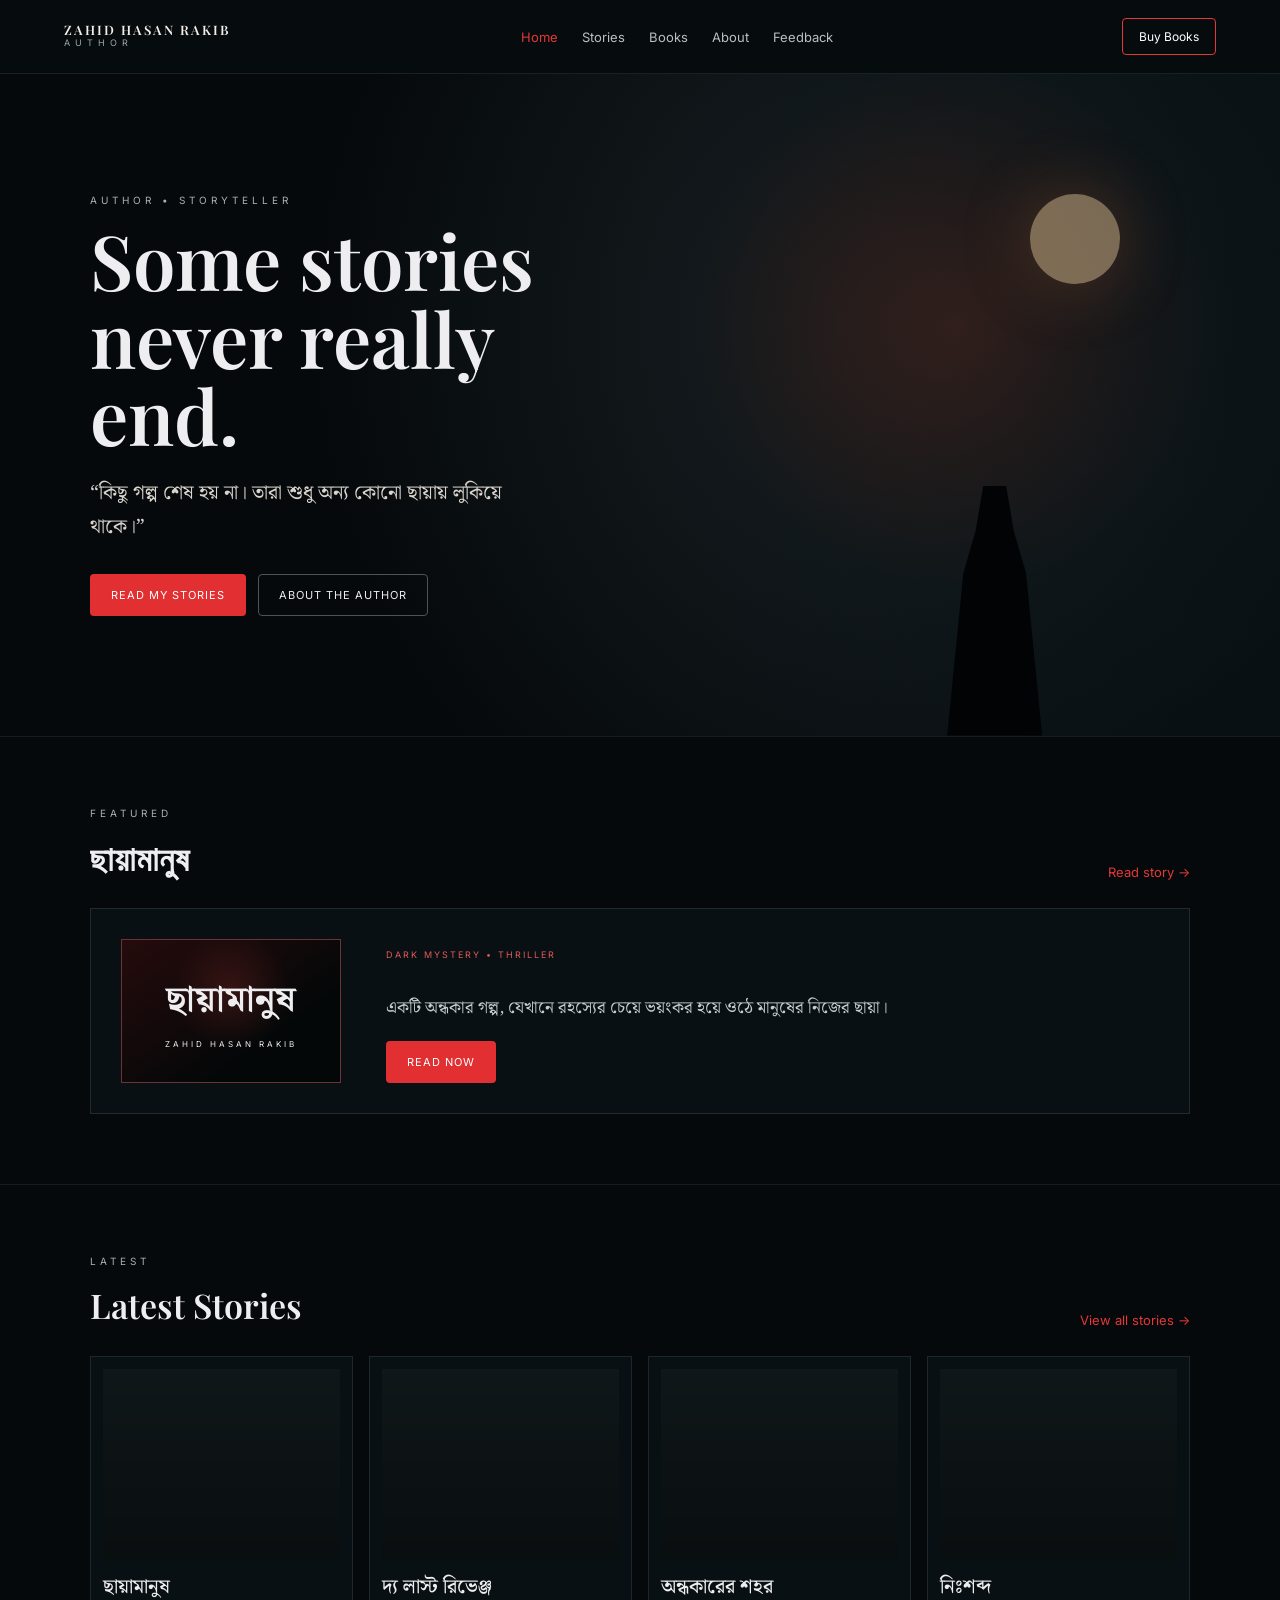
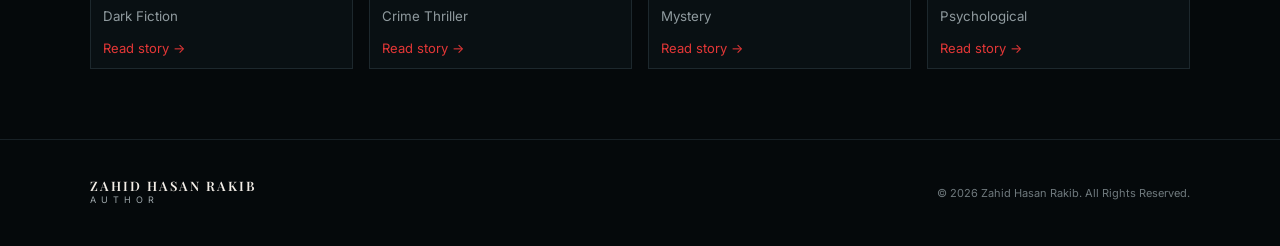
==== index.html @ 1987d9da "Add files via upload" ====
<!doctype html>
<html lang="bn">
<head>
<meta charset="utf-8">
<meta name="viewport" content="width=device-width, initial-scale=1">
<title>Zahid Hasan Rakib — Author</title>
<style>@import url('https://fonts.googleapis.com/css2?family=Noto+Serif+Bengali:wght@400;500;600;700&family=Playfair+Display:wght@500;600;700&family=Inter:wght@400;500;600&display=swap');
*{box-sizing:border-box}html{scroll-behavior:smooth}body{margin:0;background:#05090b;color:#eeeef0;font-family:Inter,Arial,sans-serif}body.large .prose{font-size:22px}.nav{height:74px;padding:0 5vw;display:flex;align-items:center;justify-content:space-between;border-bottom:1px solid #182126;background:#060b0d;position:sticky;top:0;z-index:5}.brand{color:#f3eee7;text-decoration:none;display:flex;flex-direction:column;letter-spacing:2px}.brand span{font:600 13px/1.1 'Playfair Display',serif}.brand small{font:9px/1.4 Inter;letter-spacing:5px;color:#9da6aa}nav{display:flex;gap:24px}nav a,.textlink,.card a,.back{color:#b8c0c3;text-decoration:none;font-size:13px}nav a.active,nav a:hover,.card a,.textlink{color:#e43737}.navbtn{border:1px solid #e43737;padding:10px 16px;border-radius:4px;color:#fff;text-decoration:none;font-size:12px}.hero{min-height:650px;display:grid;grid-template-columns:1fr 1fr;position:relative;overflow:hidden;background:radial-gradient(circle at 75% 38%,#42251e 0,#13191c 25%,#05090b 62%)}.hero-copy{padding:120px 7vw;position:relative;z-index:2}.eyebrow{font-size:10px;letter-spacing:4px;color:#a9b1b3;margin-bottom:15px}.hero h1,.pagehero h1{font:600 clamp(44px,6vw,76px)/1.02 'Playfair Display',serif;margin:0 0 22px}.quote{font:400 20px/1.7 'Noto Serif Bengali',serif;color:#d9d4cd;max-width:520px}.actions{display:flex;gap:12px;margin-top:30px}.btn{display:inline-block;padding:13px 20px;border-radius:4px;text-decoration:none;font-size:11px;letter-spacing:1px;border:1px solid transparent;cursor:pointer}.btn.red{background:#e12f32;color:#fff}.btn.ghost{border-color:#4a5559;color:#eee}.hero-art{position:relative;background:linear-gradient(90deg,transparent,#07101599),url('assets/hero.svg') center/cover;min-height:650px}.moon{position:absolute;width:90px;height:90px;border-radius:50%;background:#d5b58a88;top:120px;right:25%;box-shadow:0 0 70px #b7683a55}.silhouette{position:absolute;width:95px;height:250px;background:#020304;bottom:0;left:48%;clip-path:polygon(38% 0,62% 0,70% 18%,83% 35%,100% 100%,0 100%,17% 35%,30% 18%)}.section{padding:70px 7vw;border-top:1px solid #131c20}.section-head{display:flex;justify-content:space-between;align-items:end;margin-bottom:28px}.section h2{font:600 34px 'Playfair Display',serif;margin:0}.feature-card{display:grid;grid-template-columns:220px 1fr;gap:45px;padding:30px;border:1px solid #202a2f;background:#091013}.feature-card p,.book-detail p,.author p{font:400 17px/1.9 'Noto Serif Bengali',serif;color:#c6cccd;max-width:700px}.tag{display:inline-block;color:#e35a5a;font-size:9px;letter-spacing:2px;margin:10px 0 15px}.grid{display:grid;grid-template-columns:repeat(4,1fr);gap:16px}.card{border:1px solid #1d282d;background:#091013;padding:12px}.card h3{font:500 20px 'Noto Serif Bengali',serif;margin:12px 0 2px}.card small{color:#8f9a9e}.card p{color:#aeb7b9;font:14px/1.6 'Noto Serif Bengali',serif}.card a{display:block;margin-top:15px}.thumb{height:190px;background:#172226 center/cover}.t1{background-image:linear-gradient(#0005,#0009),url('assets/story1.svg')}.t2{background-image:linear-gradient(#0005,#0009),url('assets/story2.svg')}.t3{background-image:linear-gradient(#0005,#0009),url('assets/story3.svg')}.t4{background-image:linear-gradient(#0005,#0009),url('assets/story4.svg')}.pagehero{padding:90px 7vw 70px;background:linear-gradient(90deg,#080e11dd,#080e1166),url('assets/hero.svg') center/cover;border-bottom:1px solid #182126}.pagehero h1{font-size:60px;margin-bottom:10px}.pagehero p{color:#aeb7b9}.filters{display:flex;gap:8px;flex-wrap:wrap;margin-bottom:30px}.filter{background:#0a1114;color:#aeb7b9;border:1px solid #29343a;padding:9px 14px;border-radius:20px}.filter.active{border-color:#e43737;color:#fff}.reading{max-width:1120px;margin:auto}.story-top{padding:65px 5vw 45px;display:flex;justify-content:space-between;border-bottom:1px solid #172126}.story-top h1{font:600 54px 'Noto Serif Bengali',serif;margin:20px 0 0}.by{color:#899398}.cover{background:linear-gradient(145deg,#260b0c,#030708 70%);border:1px solid #6b3334;position:relative;overflow:hidden;display:flex;flex-direction:column;justify-content:center;align-items:center;text-align:center}.cover:after{content:'';position:absolute;inset:0;background:radial-gradient(circle at 50% 35%,#9b322b44,transparent 42%)}.cover-title{font:700 36px 'Noto Serif Bengali',serif;z-index:1}.cover-sub{font-size:8px;letter-spacing:3px;margin-top:10px;z-index:1}.mini-cover{width:150px;height:205px}.reader-tools{display:flex;justify-content:space-between;align-items:center;padding:18px 5vw;border-bottom:1px solid #172126}.reader-tools select,.reader-tools button{background:#080f12;color:#d8ddde;border:1px solid #334047;padding:10px}.prose{max-width:760px;margin:55px auto;padding:0 25px;font:400 19px/2 'Noto Serif Bengali',serif;color:#d3d6d6}.prose h2{font:600 30px 'Noto Serif Bengali',serif;margin-bottom:30px}.chapter-nav{display:flex;justify-content:space-between;max-width:760px;margin:40px auto 80px;padding:20px 25px;border-top:1px solid #172126}.chapter-nav a{color:#cbd1d2;text-decoration:none}.book-detail{display:grid;grid-template-columns:300px 1fr;gap:60px;align-items:center}.bigcover{width:300px;height:440px}.price{font-size:30px;margin:25px 0}.price small{font-size:11px;color:#899398}.note{font-size:12px!important;color:#788287!important}.author{display:grid;grid-template-columns:300px 1fr;gap:50px;align-items:center}.author-photo{height:360px;border:1px solid #29343a;display:grid;place-items:center;font:600 70px 'Playfair Display',serif;background:radial-gradient(circle,#333,#0a0e10 65%)}.feedback-grid{display:grid;grid-template-columns:1fr 1fr;gap:70px}.form{display:flex;flex-direction:column;gap:18px}.form h2{margin-bottom:5px}.form label{display:flex;flex-direction:column;gap:7px;color:#9ea8ab;font-size:12px}.form input,.form textarea,.form select{background:#070d10;color:#eee;border:1px solid #2a363b;padding:13px;border-radius:3px;font:14px 'Noto Serif Bengali',serif}.form textarea{min-height:140px}.review{border:1px solid #1f2a2f;background:#091013;padding:18px;margin:12px 0}.review span{display:block;color:#e3ad3e;margin:5px 0}.review p{font-family:'Noto Serif Bengali',serif;color:#b9c0c1}.narrow{max-width:760px;margin:auto}.dashboard{max-width:800px;margin:auto;display:flex;flex-direction:column;gap:15px}.toggle{display:flex;gap:12px;padding:18px;border:1px solid #233036;background:#091013}.toggle input{accent-color:#e43737}.admin-note{padding:18px;border-left:3px solid #e43737;background:#100d0e;color:#b8c0c2;line-height:1.7}footer{border-top:1px solid #182126;padding:35px 7vw;display:flex;justify-content:space-between;align-items:center;color:#6f797d;font-size:11px}.social{letter-spacing:1px}@media(max-width:800px){.nav{height:auto;padding:16px 5vw;gap:14px;flex-wrap:wrap}.nav nav{order:3;width:100%;overflow:auto;gap:18px}.navbtn{margin-left:auto}.hero{grid-template-columns:1fr;min-height:620px}.hero-art{position:absolute;inset:0;opacity:.42}.hero-copy{padding:100px 7vw}.grid{grid-template-columns:1fr 1fr}.feature-card,.book-detail,.author,.feedback-grid{grid-template-columns:1fr}.mini-cover{display:none}.bigcover{margin:auto}.story-top{padding:45px 5vw}.story-top h1{font-size:42px}.prose{font-size:18px}.pagehero h1{font-size:48px}footer{flex-direction:column;gap:15px;align-items:flex-start}}@media(max-width:500px){.grid{grid-template-columns:1fr}.section{padding:50px 5vw}.feature-card{padding:20px}.hero h1{font-size:46px}}

.spa-page{display:none}
</style>
</head>
<body>
<header class="nav">
<a class="brand" href="#home"><span>ZAHID HASAN RAKIB</span><small>AUTHOR</small></a>
<nav>
<a data-page="home" href="#home">Home</a>
<a data-page="stories" href="#stories">Stories</a>
<a data-page="books" href="#books">Books</a>
<a data-page="about" href="#about">About</a>
<a data-page="feedback" href="#feedback">Feedback</a>
</nav>
<a class="navbtn" href="#books">Buy Books</a>
</header>
<main>
<div class="spa-page" data-page="home" id="page-home"><main>
<section class="hero">
<div class="hero-copy">
<div class="eyebrow">AUTHOR • STORYTELLER</div>
<h1>Some stories<br/>never really end.</h1>
<p class="quote">“কিছু গল্প শেষ হয় না। তারা শুধু অন্য কোনো ছায়ায় লুকিয়ে থাকে।”</p>
<div class="actions"><a class="btn red" href="#stories">READ MY STORIES</a><a class="btn ghost" href="#about">ABOUT THE AUTHOR</a></div>
</div>
<div class="hero-art"><div class="moon"></div><div class="silhouette"></div></div>
</section>
<section class="section">
<div class="section-head"><div><div class="eyebrow">FEATURED</div><h2>ছায়ামানুষ</h2></div><a class="textlink" href="#story">Read story →</a></div>
<div class="feature-card">
<div class="cover cover-shadow"><div class="cover-title">ছায়ামানুষ</div><div class="cover-sub">ZAHID HASAN RAKIB</div></div>
<div><span class="tag">DARK MYSTERY • THRILLER</span><p>একটি অন্ধকার গল্প, যেখানে রহস্যের চেয়ে ভয়ংকর হয়ে ওঠে মানুষের নিজের ছায়া।</p><a class="btn red" href="#story">READ NOW</a></div>
</div>
</section>
<section class="section">
<div class="section-head"><div><div class="eyebrow">LATEST</div><h2>Latest Stories</h2></div><a class="textlink" href="#stories">View all stories →</a></div>
<div class="grid cards">
<article class="card"><div class="thumb t1"></div><h3>ছায়ামানুষ</h3><small>Dark Fiction</small><a href="#story">Read story →</a></article>
<article class="card"><div class="thumb t2"></div><h3>দ্য লাস্ট রিভেঞ্জ</h3><small>Crime Thriller</small><a href="#story">Read story →</a></article>
<article class="card"><div class="thumb t3"></div><h3>অন্ধকারের শহর</h3><small>Mystery</small><a href="#story">Read story →</a></article>
<article class="card"><div class="thumb t4"></div><h3>নিঃশব্দ</h3><small>Psychological</small><a href="#story">Read story →</a></article>
</div>
</section>
</main></div><div class="spa-page" data-page="stories" id="page-stories"><main><section class="pagehero"><div class="eyebrow">THE STORY LIBRARY</div><h1>Stories</h1><p>Dark tales. Real emotions. Unforgettable endings.</p></section>
<section class="section"><div class="filters"><button class="filter active">All</button><button class="filter">Dark Fiction</button><button class="filter">Crime</button><button class="filter">Mystery</button><button class="filter">Psychological</button></div>
<div class="grid cards">
<article class="card"><div class="thumb t1"></div><h3>ছায়ামানুষ</h3><small>Dark Fiction • Novel</small><p>কিছু মানুষ ছায়াতেই বেঁচে থাকে।</p><a href="#story">Read Story →</a></article>
<article class="card"><div class="thumb t2"></div><h3>দ্য লাস্ট রিভেঞ্জ</h3><small>Crime Thriller</small><p>প্রতিশোধের শেষ কোথায়?</p><a href="#story">Read Story →</a></article>
<article class="card"><div class="thumb t3"></div><h3>অন্ধকারের শহর</h3><small>Mystery</small><p>শহরটা সব জানে—শুধু বলে না।</p><a href="#story">Read Story →</a></article>
<article class="card"><div class="thumb t4"></div><h3>নিঃশব্দ</h3><small>Psychological</small><p>কিছু নীরবতা সবচেয়ে জোরে চিৎকার করে।</p><a href="#story">Read Story →</a></article>
</div></section></main></div><div class="spa-page" data-page="books" id="page-books"><main><section class="pagehero"><div class="eyebrow">THE BOOKSHELF</div><h1>Books</h1><p>Worlds you can hold. Stories you can feel.</p></section>
<section class="section"><div class="book-detail"><div class="cover cover-shadow bigcover"><div class="cover-title">ছায়ামানুষ</div><div class="cover-sub">ZAHID HASAN RAKIB</div></div><div><span class="tag">COMING SOON • NOVEL</span><h2>ছায়ামানুষ</h2><p>একটি ডার্ক মিস্ট্রি-থ্রিলার। গল্প, রহস্য, সম্পর্ক ও মানুষের অন্ধকার দিকের এক দীর্ঘ যাত্রা।</p><div class="price">৳ 250 <small>প্রিন্টেড কপি</small></div><a class="btn red" href="#order" id="buy">BUY THIS BOOK</a><p class="note">অনলাইন পেমেন্ট চালু করতে শুধু payment gateway/merchant তথ্য বসাতে হবে।</p></div></div></section>
<section class="section"><div class="section-head"><h2>Other Books</h2></div><div class="grid cards"><article class="card"><div class="thumb t2"></div><h3>দ্য লাস্ট রিভেঞ্জ</h3><small>Crime Thriller</small><span class="tag">Coming Soon</span></article><article class="card"><div class="thumb t3"></div><h3>অন্ধকারের শহর</h3><small>Mystery</small><span class="tag">Coming Soon</span></article></div></section></main></div><div class="spa-page" data-page="about" id="page-about"><main><section class="pagehero"><div class="eyebrow">BEHIND THE STORIES</div><h1>About the Author</h1><p>Behind every story, there’s a mind full of questions.</p></section><section class="section"><div class="author"><div class="author-photo">ZHR</div><div><span class="tag">AUTHOR • STORYTELLER • DREAMER</span><h2>Zahid Hasan Rakib</h2><p>বাংলা কথাসাহিত্যে রহস্য, অপরাধ, অন্ধকার, সম্পর্ক ও মানুষের মনস্তত্ত্ব নিয়ে লিখতে আগ্রহী। তার গল্পে বাস্তবতা ও কল্পনার মাঝামাঝি এক জগৎ তৈরি হয়—যেখানে প্রতিটি চরিত্রের নিজস্ব রহস্য থাকে।</p><p>লক্ষ্য একটাই: গল্প শেষ হওয়ার পরও যেন গল্পটি পাঠকের মনে থেকে যায়।</p></div></div></section></main></div><div class="spa-page" data-page="feedback" id="page-feedback"><main><section class="pagehero"><div class="eyebrow">YOUR VOICE MATTERS</div><h1>Reader Feedback</h1><p>Your thoughts inspire my next story.</p></section><section class="section feedback-grid"><form class="form" onsubmit="event.preventDefault(); alert('Demo feedback submitted. Connect a database to store real feedback.');"><h2>গল্পটি কেমন লেগেছে?</h2><label>Rating<select><option>★★★★★</option><option>★★★★☆</option><option>★★★☆☆</option><option>★★☆☆☆</option><option>★☆☆☆☆</option></select></label><label>নাম<input placeholder="আপনার নাম" required=""/></label><label>মতামত<textarea placeholder="আপনার অনুভূতি লিখুন..." required=""></textarea></label><button class="btn red">SUBMIT FEEDBACK</button></form><div><h2>What Readers Say</h2><div class="review"><b>একজন পাঠক</b><span>★★★★★</span><p>গল্পের পরিবেশটা শেষ পর্যন্ত মাথায় থেকে যায়।</p></div><div class="review"><b>একজন পাঠক</b><span>★★★★☆</span><p>চরিত্রগুলোর রহস্য আরও জানতে ইচ্ছে করে।</p></div></div></section></main></div><div class="spa-page" data-page="order" id="page-order"><main><section class="pagehero"><div class="eyebrow">SECURE ORDER</div><h1>Book Order</h1><p>আপনার তথ্য দিন। পেমেন্ট অপশন পরের ধাপে দেখানো হবে।</p></section>
<section class="section narrow"><form class="form" onsubmit="event.preventDefault(); alert('Demo order received. For real orders, connect the website to a database/payment gateway.');">
<label>বই<select><option>ছায়ামানুষ — ৳250</option></select></label><label>আপনার নাম<input placeholder="পূর্ণ নাম" required=""/></label><label>মোবাইল নম্বর<input placeholder="01XXXXXXXXX" required="" type="tel"/></label><label>ঠিকানা<textarea placeholder="ডেলিভারি ঠিকানা" required=""></textarea></label><label>পেমেন্ট পদ্ধতি<select><option>bKash / Nagad (Merchant)</option><option>Online Card / Mobile Banking Gateway</option><option>Cash on Delivery</option></select></label><button class="btn red" type="submit">PLACE ORDER</button></form></section></main></div><div class="spa-page" data-page="story" id="page-story"><main class="reading">
<div class="story-top"><div><a class="back" href="#stories">← Back to Stories</a><h1>ছায়ামানুষ</h1><span class="tag">একটি ডার্ক মিস্ট্রি-থ্রিলার</span><p class="by">By Zahid Hasan Rakib</p></div><div class="mini-cover cover-shadow"><div class="cover-title">ছায়ামানুষ</div><div class="cover-sub">ZAHID HASAN RAKIB</div></div></div>
<div class="reader-tools"><select><option>Chapter 01 — অন্ধকারের শুরু</option><option>Chapter 02</option><option>Chapter 03</option></select><button onclick="document.body.classList.toggle('large')">A+ Text</button></div>
<article class="prose"><h2>Chapter 01 — অন্ধকারের শুরু</h2>
<p>রাত তখন প্রায় একটা। শহরটা ঘুমিয়ে ছিল, কিন্তু রাকিবের ঘুম আসছিল না। জানালার ওপাশে কুয়াশা জমে ছিল—এমন কুয়াশা, যার ভেতর দিয়ে দূরের আলোও যেন নিজের পরিচয় হারিয়ে ফেলে।</p>
<p>হঠাৎ করেই দরজায় তিনবার শব্দ হলো। টক। টক। টক।</p>
<p>সে উঠে দাঁড়াল। ঘরের বাতাস অস্বাভাবিক ঠান্ডা। দরজার কাছে গিয়ে থামতেই বাইরে থেকে খুব আস্তে একটি মেয়ের কণ্ঠ ভেসে এল—“তুমি কি আমাকে মনে করতে পারছ?”</p>
<p>রাকিব দরজা খুলল না। কারণ সে জানত, এই কণ্ঠ সে আগে কখনো শোনেনি। অথচ কোথাও যেন মনে হচ্ছিল—সে মেয়েটিকে অনেক আগে থেকেই চেনে।</p>
<p>সেই রাতেই তার জীবনের সবচেয়ে অদ্ভুত গল্পের শুরু হয়েছিল। একটি গল্প, যেখানে জীবিত মানুষ আর মৃত মানুষের মধ্যকার দূরত্ব ধীরে ধীরে মুছে যেতে থাকে।</p>
</article>
<div class="chapter-nav"><a href="#stories">← Previous</a><a href="#feedback">Leave Feedback</a><a href="#story">Next Chapter →</a></div>
</main></div><div class="spa-page" data-page="admin" id="page-admin"><main><section class="pagehero"><div class="eyebrow">SIMPLE CONTROL PANEL</div><h1>Author Dashboard</h1><p>ভবিষ্যৎ পূর্ণ ভার্সনে এখানে শুধু টিক/আনটিক করেই গল্প প্রকাশ, বই বিক্রি ও feedback control করা যাবে।</p></section>
<section class="section"><div class="dashboard"><label class="toggle"><input checked="" type="checkbox"/> <span>ছায়ামানুষ — গল্প প্রকাশিত</span></label><label class="toggle"><input checked="" type="checkbox"/> <span>ছায়ামানুষ — বই বিক্রি চালু</span></label><label class="toggle"><input type="checkbox"/> <span>দ্য লাস্ট রিভেঞ্জ — প্রকাশিত</span></label><label class="toggle"><input checked="" type="checkbox"/> <span>Reader Feedback চালু</span></label><label class="toggle"><input checked="" type="checkbox"/> <span>Book Order চালু</span></label><div class="admin-note"><b>নোট:</b> এই প্যাকেজটি visual/working prototype। নিরাপদ live admin login, database এবং real payment gateway যুক্ত করতে hosting-এর server credentials ও merchant credentials প্রয়োজন হবে।</div></div></section></main></div>
</main>
<footer><div class="brand"><span>ZAHID HASAN RAKIB</span><small>AUTHOR</small></div><p>© 2026 Zahid Hasan Rakib. All Rights Reserved.</p></footer>

<script>
(function(){
  const pages=[...document.querySelectorAll('.spa-page')];
  const links=[...document.querySelectorAll('nav a[data-page]')];
  function show(name){
    if(!pages.some(p=>p.dataset.page===name)) name='home';
    pages.forEach(p=>p.style.display=p.dataset.page===name?'block':'none');
    links.forEach(a=>a.classList.toggle('active',a.dataset.page===name));
    window.scrollTo(0,0);
  }
  function route(){
    let name=location.hash.replace('#','').split('?')[0]||'home';
    show(name);
  }
  window.addEventListener('hashchange',route);
  document.addEventListener('click',function(e){
    const a=e.target.closest('a[href^="#"]');
    if(!a) return;
    const target=a.getAttribute('href').slice(1).split('?')[0];
    if(['home','stories','books','about','feedback','order','story','admin'].includes(target)){
      e.preventDefault();
      location.hash=target;
    }
  });
  route();
})();
</script>
</body>
</html>
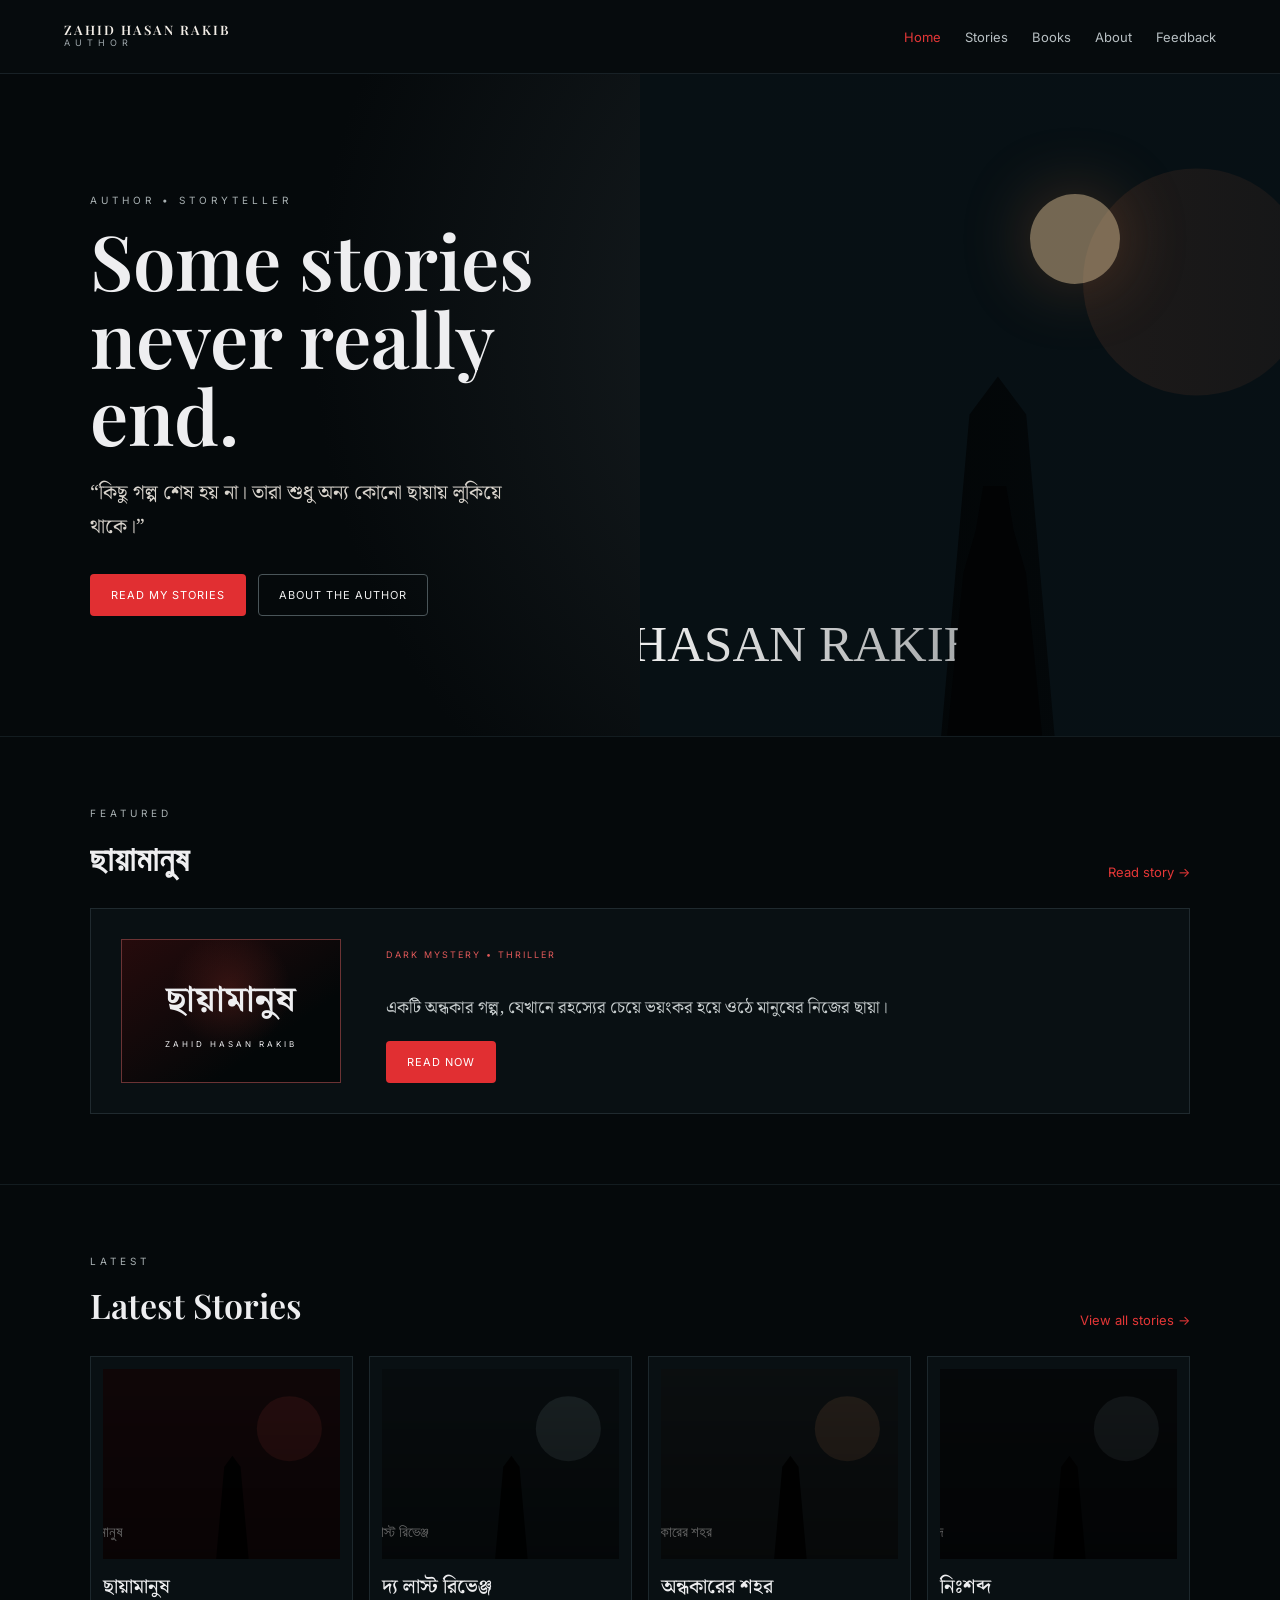
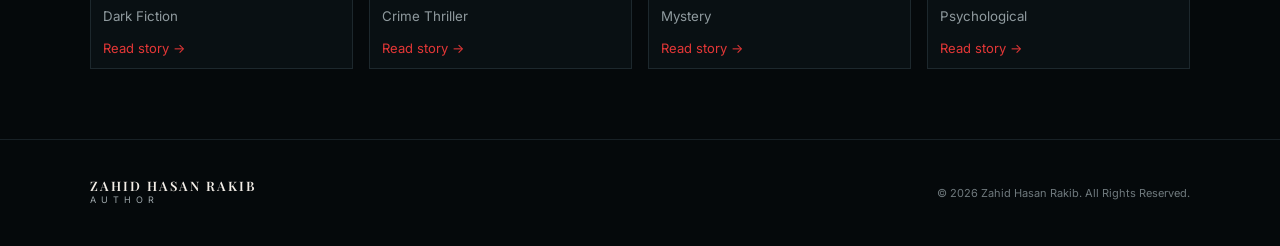
==== commit 6d5ca39f: "Add files via upload" ====
--- a/index.html
+++ b/index.html
@@ -5,7 +5,7 @@
 <meta name="viewport" content="width=device-width, initial-scale=1">
 <title>Zahid Hasan Rakib — Author</title>
 <style>@import url('https://fonts.googleapis.com/css2?family=Noto+Serif+Bengali:wght@400;500;600;700&family=Playfair+Display:wght@500;600;700&family=Inter:wght@400;500;600&display=swap');
-*{box-sizing:border-box}html{scroll-behavior:smooth}body{margin:0;background:#05090b;color:#eeeef0;font-family:Inter,Arial,sans-serif}body.large .prose{font-size:22px}.nav{height:74px;padding:0 5vw;display:flex;align-items:center;justify-content:space-between;border-bottom:1px solid #182126;background:#060b0d;position:sticky;top:0;z-index:5}.brand{color:#f3eee7;text-decoration:none;display:flex;flex-direction:column;letter-spacing:2px}.brand span{font:600 13px/1.1 'Playfair Display',serif}.brand small{font:9px/1.4 Inter;letter-spacing:5px;color:#9da6aa}nav{display:flex;gap:24px}nav a,.textlink,.card a,.back{color:#b8c0c3;text-decoration:none;font-size:13px}nav a.active,nav a:hover,.card a,.textlink{color:#e43737}.navbtn{border:1px solid #e43737;padding:10px 16px;border-radius:4px;color:#fff;text-decoration:none;font-size:12px}.hero{min-height:650px;display:grid;grid-template-columns:1fr 1fr;position:relative;overflow:hidden;background:radial-gradient(circle at 75% 38%,#42251e 0,#13191c 25%,#05090b 62%)}.hero-copy{padding:120px 7vw;position:relative;z-index:2}.eyebrow{font-size:10px;letter-spacing:4px;color:#a9b1b3;margin-bottom:15px}.hero h1,.pagehero h1{font:600 clamp(44px,6vw,76px)/1.02 'Playfair Display',serif;margin:0 0 22px}.quote{font:400 20px/1.7 'Noto Serif Bengali',serif;color:#d9d4cd;max-width:520px}.actions{display:flex;gap:12px;margin-top:30px}.btn{display:inline-block;padding:13px 20px;border-radius:4px;text-decoration:none;font-size:11px;letter-spacing:1px;border:1px solid transparent;cursor:pointer}.btn.red{background:#e12f32;color:#fff}.btn.ghost{border-color:#4a5559;color:#eee}.hero-art{position:relative;background:linear-gradient(90deg,transparent,#07101599),url('assets/hero.svg') center/cover;min-height:650px}.moon{position:absolute;width:90px;height:90px;border-radius:50%;background:#d5b58a88;top:120px;right:25%;box-shadow:0 0 70px #b7683a55}.silhouette{position:absolute;width:95px;height:250px;background:#020304;bottom:0;left:48%;clip-path:polygon(38% 0,62% 0,70% 18%,83% 35%,100% 100%,0 100%,17% 35%,30% 18%)}.section{padding:70px 7vw;border-top:1px solid #131c20}.section-head{display:flex;justify-content:space-between;align-items:end;margin-bottom:28px}.section h2{font:600 34px 'Playfair Display',serif;margin:0}.feature-card{display:grid;grid-template-columns:220px 1fr;gap:45px;padding:30px;border:1px solid #202a2f;background:#091013}.feature-card p,.book-detail p,.author p{font:400 17px/1.9 'Noto Serif Bengali',serif;color:#c6cccd;max-width:700px}.tag{display:inline-block;color:#e35a5a;font-size:9px;letter-spacing:2px;margin:10px 0 15px}.grid{display:grid;grid-template-columns:repeat(4,1fr);gap:16px}.card{border:1px solid #1d282d;background:#091013;padding:12px}.card h3{font:500 20px 'Noto Serif Bengali',serif;margin:12px 0 2px}.card small{color:#8f9a9e}.card p{color:#aeb7b9;font:14px/1.6 'Noto Serif Bengali',serif}.card a{display:block;margin-top:15px}.thumb{height:190px;background:#172226 center/cover}.t1{background-image:linear-gradient(#0005,#0009),url('assets/story1.svg')}.t2{background-image:linear-gradient(#0005,#0009),url('assets/story2.svg')}.t3{background-image:linear-gradient(#0005,#0009),url('assets/story3.svg')}.t4{background-image:linear-gradient(#0005,#0009),url('assets/story4.svg')}.pagehero{padding:90px 7vw 70px;background:linear-gradient(90deg,#080e11dd,#080e1166),url('assets/hero.svg') center/cover;border-bottom:1px solid #182126}.pagehero h1{font-size:60px;margin-bottom:10px}.pagehero p{color:#aeb7b9}.filters{display:flex;gap:8px;flex-wrap:wrap;margin-bottom:30px}.filter{background:#0a1114;color:#aeb7b9;border:1px solid #29343a;padding:9px 14px;border-radius:20px}.filter.active{border-color:#e43737;color:#fff}.reading{max-width:1120px;margin:auto}.story-top{padding:65px 5vw 45px;display:flex;justify-content:space-between;border-bottom:1px solid #172126}.story-top h1{font:600 54px 'Noto Serif Bengali',serif;margin:20px 0 0}.by{color:#899398}.cover{background:linear-gradient(145deg,#260b0c,#030708 70%);border:1px solid #6b3334;position:relative;overflow:hidden;display:flex;flex-direction:column;justify-content:center;align-items:center;text-align:center}.cover:after{content:'';position:absolute;inset:0;background:radial-gradient(circle at 50% 35%,#9b322b44,transparent 42%)}.cover-title{font:700 36px 'Noto Serif Bengali',serif;z-index:1}.cover-sub{font-size:8px;letter-spacing:3px;margin-top:10px;z-index:1}.mini-cover{width:150px;height:205px}.reader-tools{display:flex;justify-content:space-between;align-items:center;padding:18px 5vw;border-bottom:1px solid #172126}.reader-tools select,.reader-tools button{background:#080f12;color:#d8ddde;border:1px solid #334047;padding:10px}.prose{max-width:760px;margin:55px auto;padding:0 25px;font:400 19px/2 'Noto Serif Bengali',serif;color:#d3d6d6}.prose h2{font:600 30px 'Noto Serif Bengali',serif;margin-bottom:30px}.chapter-nav{display:flex;justify-content:space-between;max-width:760px;margin:40px auto 80px;padding:20px 25px;border-top:1px solid #172126}.chapter-nav a{color:#cbd1d2;text-decoration:none}.book-detail{display:grid;grid-template-columns:300px 1fr;gap:60px;align-items:center}.bigcover{width:300px;height:440px}.price{font-size:30px;margin:25px 0}.price small{font-size:11px;color:#899398}.note{font-size:12px!important;color:#788287!important}.author{display:grid;grid-template-columns:300px 1fr;gap:50px;align-items:center}.author-photo{height:360px;border:1px solid #29343a;display:grid;place-items:center;font:600 70px 'Playfair Display',serif;background:radial-gradient(circle,#333,#0a0e10 65%)}.feedback-grid{display:grid;grid-template-columns:1fr 1fr;gap:70px}.form{display:flex;flex-direction:column;gap:18px}.form h2{margin-bottom:5px}.form label{display:flex;flex-direction:column;gap:7px;color:#9ea8ab;font-size:12px}.form input,.form textarea,.form select{background:#070d10;color:#eee;border:1px solid #2a363b;padding:13px;border-radius:3px;font:14px 'Noto Serif Bengali',serif}.form textarea{min-height:140px}.review{border:1px solid #1f2a2f;background:#091013;padding:18px;margin:12px 0}.review span{display:block;color:#e3ad3e;margin:5px 0}.review p{font-family:'Noto Serif Bengali',serif;color:#b9c0c1}.narrow{max-width:760px;margin:auto}.dashboard{max-width:800px;margin:auto;display:flex;flex-direction:column;gap:15px}.toggle{display:flex;gap:12px;padding:18px;border:1px solid #233036;background:#091013}.toggle input{accent-color:#e43737}.admin-note{padding:18px;border-left:3px solid #e43737;background:#100d0e;color:#b8c0c2;line-height:1.7}footer{border-top:1px solid #182126;padding:35px 7vw;display:flex;justify-content:space-between;align-items:center;color:#6f797d;font-size:11px}.social{letter-spacing:1px}@media(max-width:800px){.nav{height:auto;padding:16px 5vw;gap:14px;flex-wrap:wrap}.nav nav{order:3;width:100%;overflow:auto;gap:18px}.navbtn{margin-left:auto}.hero{grid-template-columns:1fr;min-height:620px}.hero-art{position:absolute;inset:0;opacity:.42}.hero-copy{padding:100px 7vw}.grid{grid-template-columns:1fr 1fr}.feature-card,.book-detail,.author,.feedback-grid{grid-template-columns:1fr}.mini-cover{display:none}.bigcover{margin:auto}.story-top{padding:45px 5vw}.story-top h1{font-size:42px}.prose{font-size:18px}.pagehero h1{font-size:48px}footer{flex-direction:column;gap:15px;align-items:flex-start}}@media(max-width:500px){.grid{grid-template-columns:1fr}.section{padding:50px 5vw}.feature-card{padding:20px}.hero h1{font-size:46px}}
+*{box-sizing:border-box}html{scroll-behavior:smooth}body{margin:0;background:#05090b;color:#eeeef0;font-family:Inter,Arial,sans-serif}body.large .prose{font-size:22px}.nav{height:74px;padding:0 5vw;display:flex;align-items:center;justify-content:space-between;border-bottom:1px solid #182126;background:#060b0d;position:sticky;top:0;z-index:5}.brand{color:#f3eee7;text-decoration:none;display:flex;flex-direction:column;letter-spacing:2px}.brand span{font:600 13px/1.1 'Playfair Display',serif}.brand small{font:9px/1.4 Inter;letter-spacing:5px;color:#9da6aa}nav{display:flex;gap:24px}nav a,.textlink,.card a,.back{color:#b8c0c3;text-decoration:none;font-size:13px}nav a.active,nav a:hover,.card a,.textlink{color:#e43737}.navbtn{border:1px solid #e43737;padding:10px 16px;border-radius:4px;color:#fff;text-decoration:none;font-size:12px}.hero{min-height:650px;display:grid;grid-template-columns:1fr 1fr;position:relative;overflow:hidden;background:radial-gradient(circle at 75% 38%,#42251e 0,#13191c 25%,#05090b 62%)}.hero-copy{padding:120px 7vw;position:relative;z-index:2}.eyebrow{font-size:10px;letter-spacing:4px;color:#a9b1b3;margin-bottom:15px}.hero h1,.pagehero h1{font:600 clamp(44px,6vw,76px)/1.02 'Playfair Display',serif;margin:0 0 22px}.quote{font:400 20px/1.7 'Noto Serif Bengali',serif;color:#d9d4cd;max-width:520px}.actions{display:flex;gap:12px;margin-top:30px}.btn{display:inline-block;padding:13px 20px;border-radius:4px;text-decoration:none;font-size:11px;letter-spacing:1px;border:1px solid transparent;cursor:pointer}.btn.red{background:#e12f32;color:#fff}.btn.ghost{border-color:#4a5559;color:#eee}.hero-art{position:relative;background:linear-gradient(90deg,transparent,#07101599),url('hero.svg') center/cover;min-height:650px}.moon{position:absolute;width:90px;height:90px;border-radius:50%;background:#d5b58a88;top:120px;right:25%;box-shadow:0 0 70px #b7683a55}.silhouette{position:absolute;width:95px;height:250px;background:#020304;bottom:0;left:48%;clip-path:polygon(38% 0,62% 0,70% 18%,83% 35%,100% 100%,0 100%,17% 35%,30% 18%)}.section{padding:70px 7vw;border-top:1px solid #131c20}.section-head{display:flex;justify-content:space-between;align-items:end;margin-bottom:28px}.section h2{font:600 34px 'Playfair Display',serif;margin:0}.feature-card{display:grid;grid-template-columns:220px 1fr;gap:45px;padding:30px;border:1px solid #202a2f;background:#091013}.feature-card p,.book-detail p,.author p{font:400 17px/1.9 'Noto Serif Bengali',serif;color:#c6cccd;max-width:700px}.tag{display:inline-block;color:#e35a5a;font-size:9px;letter-spacing:2px;margin:10px 0 15px}.grid{display:grid;grid-template-columns:repeat(4,1fr);gap:16px}.card{border:1px solid #1d282d;background:#091013;padding:12px}.card h3{font:500 20px 'Noto Serif Bengali',serif;margin:12px 0 2px}.card small{color:#8f9a9e}.card p{color:#aeb7b9;font:14px/1.6 'Noto Serif Bengali',serif}.card a{display:block;margin-top:15px}.thumb{height:190px;background:#172226 center/cover}.t1{background-image:linear-gradient(#0005,#0009),url('story1.svg')}.t2{background-image:linear-gradient(#0005,#0009),url('story2.svg')}.t3{background-image:linear-gradient(#0005,#0009),url('story3.svg')}.t4{background-image:linear-gradient(#0005,#0009),url('story4.svg')}.pagehero{padding:90px 7vw 70px;background:linear-gradient(90deg,#080e11dd,#080e1166),url('hero.svg') center/cover;border-bottom:1px solid #182126}.pagehero h1{font-size:60px;margin-bottom:10px}.pagehero p{color:#aeb7b9}.filters{display:flex;gap:8px;flex-wrap:wrap;margin-bottom:30px}.filter{background:#0a1114;color:#aeb7b9;border:1px solid #29343a;padding:9px 14px;border-radius:20px}.filter.active{border-color:#e43737;color:#fff}.reading{max-width:1120px;margin:auto}.story-top{padding:65px 5vw 45px;display:flex;justify-content:space-between;border-bottom:1px solid #172126}.story-top h1{font:600 54px 'Noto Serif Bengali',serif;margin:20px 0 0}.by{color:#899398}.cover{background:linear-gradient(145deg,#260b0c,#030708 70%);border:1px solid #6b3334;position:relative;overflow:hidden;display:flex;flex-direction:column;justify-content:center;align-items:center;text-align:center}.cover:after{content:'';position:absolute;inset:0;background:radial-gradient(circle at 50% 35%,#9b322b44,transparent 42%)}.cover-title{font:700 36px 'Noto Serif Bengali',serif;z-index:1}.cover-sub{font-size:8px;letter-spacing:3px;margin-top:10px;z-index:1}.mini-cover{width:150px;height:205px}.reader-tools{display:flex;justify-content:space-between;align-items:center;padding:18px 5vw;border-bottom:1px solid #172126}.reader-tools select,.reader-tools button{background:#080f12;color:#d8ddde;border:1px solid #334047;padding:10px}.prose{max-width:760px;margin:55px auto;padding:0 25px;font:400 19px/2 'Noto Serif Bengali',serif;color:#d3d6d6}.prose h2{font:600 30px 'Noto Serif Bengali',serif;margin-bottom:30px}.chapter-nav{display:flex;justify-content:space-between;max-width:760px;margin:40px auto 80px;padding:20px 25px;border-top:1px solid #172126}.chapter-nav a{color:#cbd1d2;text-decoration:none}.book-detail{display:grid;grid-template-columns:300px 1fr;gap:60px;align-items:center}.bigcover{width:300px;height:440px}.price{font-size:30px;margin:25px 0}.price small{font-size:11px;color:#899398}.note{font-size:12px!important;color:#788287!important}.author{display:grid;grid-template-columns:300px 1fr;gap:50px;align-items:center}.author-photo{height:360px;border:1px solid #29343a;display:grid;place-items:center;font:600 70px 'Playfair Display',serif;background:radial-gradient(circle,#333,#0a0e10 65%)}.feedback-grid{display:grid;grid-template-columns:1fr 1fr;gap:70px}.form{display:flex;flex-direction:column;gap:18px}.form h2{margin-bottom:5px}.form label{display:flex;flex-direction:column;gap:7px;color:#9ea8ab;font-size:12px}.form input,.form textarea,.form select{background:#070d10;color:#eee;border:1px solid #2a363b;padding:13px;border-radius:3px;font:14px 'Noto Serif Bengali',serif}.form textarea{min-height:140px}.review{border:1px solid #1f2a2f;background:#091013;padding:18px;margin:12px 0}.review span{display:block;color:#e3ad3e;margin:5px 0}.review p{font-family:'Noto Serif Bengali',serif;color:#b9c0c1}.narrow{max-width:760px;margin:auto}.dashboard{max-width:800px;margin:auto;display:flex;flex-direction:column;gap:15px}.toggle{display:flex;gap:12px;padding:18px;border:1px solid #233036;background:#091013}.toggle input{accent-color:#e43737}.admin-note{padding:18px;border-left:3px solid #e43737;background:#100d0e;color:#b8c0c2;line-height:1.7}footer{border-top:1px solid #182126;padding:35px 7vw;display:flex;justify-content:space-between;align-items:center;color:#6f797d;font-size:11px}.social{letter-spacing:1px}@media(max-width:800px){.nav{height:auto;padding:16px 5vw;gap:14px;flex-wrap:wrap}.nav nav{order:3;width:100%;overflow:auto;gap:18px}.navbtn{margin-left:auto}.hero{grid-template-columns:1fr;min-height:620px}.hero-art{position:absolute;inset:0;opacity:.42}.hero-copy{padding:100px 7vw}.grid{grid-template-columns:1fr 1fr}.feature-card,.book-detail,.author,.feedback-grid{grid-template-columns:1fr}.mini-cover{display:none}.bigcover{margin:auto}.story-top{padding:45px 5vw}.story-top h1{font-size:42px}.prose{font-size:18px}.pagehero h1{font-size:48px}footer{flex-direction:column;gap:15px;align-items:flex-start}}@media(max-width:500px){.grid{grid-template-columns:1fr}.section{padding:50px 5vw}.feature-card{padding:20px}.hero h1{font-size:46px}}
 
 .spa-page{display:none}
 </style>
@@ -20,7 +20,7 @@
 <a data-page="about" href="#about">About</a>
 <a data-page="feedback" href="#feedback">Feedback</a>
 </nav>
-<a class="navbtn" href="#books">Buy Books</a>
+
 </header>
 <main>
 <div class="spa-page" data-page="home" id="page-home"><main>
@@ -37,13 +37,13 @@
 <div class="section-head"><div><div class="eyebrow">FEATURED</div><h2>ছায়ামানুষ</h2></div><a class="textlink" href="#story">Read story →</a></div>
 <div class="feature-card">
 <div class="cover cover-shadow"><div class="cover-title">ছায়ামানুষ</div><div class="cover-sub">ZAHID HASAN RAKIB</div></div>
-<div><span class="tag">DARK MYSTERY • THRILLER</span><p>একটি অন্ধকার গল্প, যেখানে রহস্যের চেয়ে ভয়ংকর হয়ে ওঠে মানুষের নিজের ছায়া।</p><a class="btn red" href="#story">READ NOW</a></div>
+<div><span class="tag">DARK MYSTERY • THRILLER</span><p>একটি অন্ধকার গল্প, যেখানে রহস্যের চেয়ে ভয়ংকর হয়ে ওঠে মানুষের নিজের ছায়া।</p><a class="btn red" href="chayamanu.html">READ NOW</a></div>
 </div>
 </section>
 <section class="section">
 <div class="section-head"><div><div class="eyebrow">LATEST</div><h2>Latest Stories</h2></div><a class="textlink" href="#stories">View all stories →</a></div>
 <div class="grid cards">
-<article class="card"><div class="thumb t1"></div><h3>ছায়ামানুষ</h3><small>Dark Fiction</small><a href="#story">Read story →</a></article>
+<article class="card"><div class="thumb t1"></div><h3>ছায়ামানুষ</h3><small>Dark Fiction</small><a href="chayamanu.html">Read story →</a></article>
 <article class="card"><div class="thumb t2"></div><h3>দ্য লাস্ট রিভেঞ্জ</h3><small>Crime Thriller</small><a href="#story">Read story →</a></article>
 <article class="card"><div class="thumb t3"></div><h3>অন্ধকারের শহর</h3><small>Mystery</small><a href="#story">Read story →</a></article>
 <article class="card"><div class="thumb t4"></div><h3>নিঃশব্দ</h3><small>Psychological</small><a href="#story">Read story →</a></article>
@@ -52,15 +52,13 @@
 </main></div><div class="spa-page" data-page="stories" id="page-stories"><main><section class="pagehero"><div class="eyebrow">THE STORY LIBRARY</div><h1>Stories</h1><p>Dark tales. Real emotions. Unforgettable endings.</p></section>
 <section class="section"><div class="filters"><button class="filter active">All</button><button class="filter">Dark Fiction</button><button class="filter">Crime</button><button class="filter">Mystery</button><button class="filter">Psychological</button></div>
 <div class="grid cards">
-<article class="card"><div class="thumb t1"></div><h3>ছায়ামানুষ</h3><small>Dark Fiction • Novel</small><p>কিছু মানুষ ছায়াতেই বেঁচে থাকে।</p><a href="#story">Read Story →</a></article>
+<article class="card"><div class="thumb t1"></div><h3>ছায়ামানুষ</h3><small>Dark Fiction • Novel</small><p>কিছু মানুষ ছায়াতেই বেঁচে থাকে।</p><a href="chayamanu.html">Read Story →</a></article>
 <article class="card"><div class="thumb t2"></div><h3>দ্য লাস্ট রিভেঞ্জ</h3><small>Crime Thriller</small><p>প্রতিশোধের শেষ কোথায়?</p><a href="#story">Read Story →</a></article>
 <article class="card"><div class="thumb t3"></div><h3>অন্ধকারের শহর</h3><small>Mystery</small><p>শহরটা সব জানে—শুধু বলে না।</p><a href="#story">Read Story →</a></article>
 <article class="card"><div class="thumb t4"></div><h3>নিঃশব্দ</h3><small>Psychological</small><p>কিছু নীরবতা সবচেয়ে জোরে চিৎকার করে।</p><a href="#story">Read Story →</a></article>
 </div></section></main></div><div class="spa-page" data-page="books" id="page-books"><main><section class="pagehero"><div class="eyebrow">THE BOOKSHELF</div><h1>Books</h1><p>Worlds you can hold. Stories you can feel.</p></section>
-<section class="section"><div class="book-detail"><div class="cover cover-shadow bigcover"><div class="cover-title">ছায়ামানুষ</div><div class="cover-sub">ZAHID HASAN RAKIB</div></div><div><span class="tag">COMING SOON • NOVEL</span><h2>ছায়ামানুষ</h2><p>একটি ডার্ক মিস্ট্রি-থ্রিলার। গল্প, রহস্য, সম্পর্ক ও মানুষের অন্ধকার দিকের এক দীর্ঘ যাত্রা।</p><div class="price">৳ 250 <small>প্রিন্টেড কপি</small></div><a class="btn red" href="#order" id="buy">BUY THIS BOOK</a><p class="note">অনলাইন পেমেন্ট চালু করতে শুধু payment gateway/merchant তথ্য বসাতে হবে।</p></div></div></section>
-<section class="section"><div class="section-head"><h2>Other Books</h2></div><div class="grid cards"><article class="card"><div class="thumb t2"></div><h3>দ্য লাস্ট রিভেঞ্জ</h3><small>Crime Thriller</small><span class="tag">Coming Soon</span></article><article class="card"><div class="thumb t3"></div><h3>অন্ধকারের শহর</h3><small>Mystery</small><span class="tag">Coming Soon</span></article></div></section></main></div><div class="spa-page" data-page="about" id="page-about"><main><section class="pagehero"><div class="eyebrow">BEHIND THE STORIES</div><h1>About the Author</h1><p>Behind every story, there’s a mind full of questions.</p></section><section class="section"><div class="author"><div class="author-photo">ZHR</div><div><span class="tag">AUTHOR • STORYTELLER • DREAMER</span><h2>Zahid Hasan Rakib</h2><p>বাংলা কথাসাহিত্যে রহস্য, অপরাধ, অন্ধকার, সম্পর্ক ও মানুষের মনস্তত্ত্ব নিয়ে লিখতে আগ্রহী। তার গল্পে বাস্তবতা ও কল্পনার মাঝামাঝি এক জগৎ তৈরি হয়—যেখানে প্রতিটি চরিত্রের নিজস্ব রহস্য থাকে।</p><p>লক্ষ্য একটাই: গল্প শেষ হওয়ার পরও যেন গল্পটি পাঠকের মনে থেকে যায়।</p></div></div></section></main></div><div class="spa-page" data-page="feedback" id="page-feedback"><main><section class="pagehero"><div class="eyebrow">YOUR VOICE MATTERS</div><h1>Reader Feedback</h1><p>Your thoughts inspire my next story.</p></section><section class="section feedback-grid"><form class="form" onsubmit="event.preventDefault(); alert('Demo feedback submitted. Connect a database to store real feedback.');"><h2>গল্পটি কেমন লেগেছে?</h2><label>Rating<select><option>★★★★★</option><option>★★★★☆</option><option>★★★☆☆</option><option>★★☆☆☆</option><option>★☆☆☆☆</option></select></label><label>নাম<input placeholder="আপনার নাম" required=""/></label><label>মতামত<textarea placeholder="আপনার অনুভূতি লিখুন..." required=""></textarea></label><button class="btn red">SUBMIT FEEDBACK</button></form><div><h2>What Readers Say</h2><div class="review"><b>একজন পাঠক</b><span>★★★★★</span><p>গল্পের পরিবেশটা শেষ পর্যন্ত মাথায় থেকে যায়।</p></div><div class="review"><b>একজন পাঠক</b><span>★★★★☆</span><p>চরিত্রগুলোর রহস্য আরও জানতে ইচ্ছে করে।</p></div></div></section></main></div><div class="spa-page" data-page="order" id="page-order"><main><section class="pagehero"><div class="eyebrow">SECURE ORDER</div><h1>Book Order</h1><p>আপনার তথ্য দিন। পেমেন্ট অপশন পরের ধাপে দেখানো হবে।</p></section>
-<section class="section narrow"><form class="form" onsubmit="event.preventDefault(); alert('Demo order received. For real orders, connect the website to a database/payment gateway.');">
-<label>বই<select><option>ছায়ামানুষ — ৳250</option></select></label><label>আপনার নাম<input placeholder="পূর্ণ নাম" required=""/></label><label>মোবাইল নম্বর<input placeholder="01XXXXXXXXX" required="" type="tel"/></label><label>ঠিকানা<textarea placeholder="ডেলিভারি ঠিকানা" required=""></textarea></label><label>পেমেন্ট পদ্ধতি<select><option>bKash / Nagad (Merchant)</option><option>Online Card / Mobile Banking Gateway</option><option>Cash on Delivery</option></select></label><button class="btn red" type="submit">PLACE ORDER</button></form></section></main></div><div class="spa-page" data-page="story" id="page-story"><main class="reading">
+<section class="section"><div class="book-detail"><div class="cover cover-shadow bigcover"><div class="cover-title">ছায়ামানুষ</div><div class="cover-sub">ZAHID HASAN RAKIB</div></div><div><span class="tag">NOVEL • DARK MYSTERY • THRILLER</span><h2>ছায়ামানুষ</h2><p>একটি ডার্ক মিস্ট্রি-থ্রিলার। গল্প, রহস্য, সম্পর্ক ও মানুষের অন্ধকার দিকের এক দীর্ঘ যাত্রা।</p><a class="btn red" href="chayamanu.html">READ THE BOOK →</a><p class="note">ওয়েবসাইটে বইটির রিডিং সংস্করণ প্রকাশিত।</p></div></div></section>
+<section class="section"><div class="section-head"><h2>Other Books</h2></div><div class="grid cards"><article class="card"><div class="thumb t2"></div><h3>দ্য লাস্ট রিভেঞ্জ</h3><small>Crime Thriller</small><span class="tag">Coming Soon</span></article><article class="card"><div class="thumb t3"></div><h3>অন্ধকারের শহর</h3><small>Mystery</small><span class="tag">Coming Soon</span></article></div></section></main></div><div class="spa-page" data-page="about" id="page-about"><main><section class="pagehero"><div class="eyebrow">BEHIND THE STORIES</div><h1>About the Author</h1><p>Behind every story, there’s a mind full of questions.</p></section><section class="section"><div class="author"><div class="author-photo">ZHR</div><div><span class="tag">AUTHOR • STORYTELLER • DREAMER</span><h2>Zahid Hasan Rakib</h2><p>বাংলা কথাসাহিত্যে রহস্য, অপরাধ, অন্ধকার, সম্পর্ক ও মানুষের মনস্তত্ত্ব নিয়ে লিখতে আগ্রহী। তার গল্পে বাস্তবতা ও কল্পনার মাঝামাঝি এক জগৎ তৈরি হয়—যেখানে প্রতিটি চরিত্রের নিজস্ব রহস্য থাকে।</p><p>লক্ষ্য একটাই: গল্প শেষ হওয়ার পরও যেন গল্পটি পাঠকের মনে থেকে যায়।</p></div></div></section></main></div><div class="spa-page" data-page="feedback" id="page-feedback"><main><section class="pagehero"><div class="eyebrow">YOUR VOICE MATTERS</div><h1>Reader Feedback</h1><p>Your thoughts inspire my next story.</p></section><section class="section feedback-grid"><form class="form" onsubmit="event.preventDefault(); alert('Demo feedback submitted. Connect a database to store real feedback.');"><h2>গল্পটি কেমন লেগেছে?</h2><label>Rating<select><option>★★★★★</option><option>★★★★☆</option><option>★★★☆☆</option><option>★★☆☆☆</option><option>★☆☆☆☆</option></select></label><label>নাম<input placeholder="আপনার নাম" required=""/></label><label>মতামত<textarea placeholder="আপনার অনুভূতি লিখুন..." required=""></textarea></label><button class="btn red">SUBMIT FEEDBACK</button></form><div><h2>What Readers Say</h2><div class="review"><b>একজন পাঠক</b><span>★★★★★</span><p>গল্পের পরিবেশটা শেষ পর্যন্ত মাথায় থেকে যায়।</p></div><div class="review"><b>একজন পাঠক</b><span>★★★★☆</span><p>চরিত্রগুলোর রহস্য আরও জানতে ইচ্ছে করে।</p></div></div></section></main></div><div class="spa-page" data-page="story" id="page-story"><main class="reading">
 <div class="story-top"><div><a class="back" href="#stories">← Back to Stories</a><h1>ছায়ামানুষ</h1><span class="tag">একটি ডার্ক মিস্ট্রি-থ্রিলার</span><p class="by">By Zahid Hasan Rakib</p></div><div class="mini-cover cover-shadow"><div class="cover-title">ছায়ামানুষ</div><div class="cover-sub">ZAHID HASAN RAKIB</div></div></div>
 <div class="reader-tools"><select><option>Chapter 01 — অন্ধকারের শুরু</option><option>Chapter 02</option><option>Chapter 03</option></select><button onclick="document.body.classList.toggle('large')">A+ Text</button></div>
 <article class="prose"><h2>Chapter 01 — অন্ধকারের শুরু</h2>
@@ -70,9 +68,9 @@
 <p>রাকিব দরজা খুলল না। কারণ সে জানত, এই কণ্ঠ সে আগে কখনো শোনেনি। অথচ কোথাও যেন মনে হচ্ছিল—সে মেয়েটিকে অনেক আগে থেকেই চেনে।</p>
 <p>সেই রাতেই তার জীবনের সবচেয়ে অদ্ভুত গল্পের শুরু হয়েছিল। একটি গল্প, যেখানে জীবিত মানুষ আর মৃত মানুষের মধ্যকার দূরত্ব ধীরে ধীরে মুছে যেতে থাকে।</p>
 </article>
-<div class="chapter-nav"><a href="#stories">← Previous</a><a href="#feedback">Leave Feedback</a><a href="#story">Next Chapter →</a></div>
+<div class="chapter-nav"><a href="#stories">← Previous</a><a href="#feedback">Leave Feedback</a><a href="chayamanu.html">Open full book →</a></div>
 </main></div><div class="spa-page" data-page="admin" id="page-admin"><main><section class="pagehero"><div class="eyebrow">SIMPLE CONTROL PANEL</div><h1>Author Dashboard</h1><p>ভবিষ্যৎ পূর্ণ ভার্সনে এখানে শুধু টিক/আনটিক করেই গল্প প্রকাশ, বই বিক্রি ও feedback control করা যাবে।</p></section>
-<section class="section"><div class="dashboard"><label class="toggle"><input checked="" type="checkbox"/> <span>ছায়ামানুষ — গল্প প্রকাশিত</span></label><label class="toggle"><input checked="" type="checkbox"/> <span>ছায়ামানুষ — বই বিক্রি চালু</span></label><label class="toggle"><input type="checkbox"/> <span>দ্য লাস্ট রিভেঞ্জ — প্রকাশিত</span></label><label class="toggle"><input checked="" type="checkbox"/> <span>Reader Feedback চালু</span></label><label class="toggle"><input checked="" type="checkbox"/> <span>Book Order চালু</span></label><div class="admin-note"><b>নোট:</b> এই প্যাকেজটি visual/working prototype। নিরাপদ live admin login, database এবং real payment gateway যুক্ত করতে hosting-এর server credentials ও merchant credentials প্রয়োজন হবে।</div></div></section></main></div>
+<section class="section"><div class="dashboard"><label class="toggle"><input checked="" type="checkbox"/> <span>ছায়ামানুষ — গল্প প্রকাশিত</span></label><label class="toggle"><input type="checkbox"/> <span>দ্য লাস্ট রিভেঞ্জ — প্রকাশিত</span></label><label class="toggle"><input checked="" type="checkbox"/> <span>Reader Feedback চালু</span></label><div class="admin-note"><b>নোট:</b> এই প্যাকেজটি visual/working prototype। নিরাপদ live admin login, database এবং real payment gateway যুক্ত করতে hosting-এর server credentials ও merchant credentials প্রয়োজন হবে।</div></div></section></main></div>
 </main>
 <footer><div class="brand"><span>ZAHID HASAN RAKIB</span><small>AUTHOR</small></div><p>© 2026 Zahid Hasan Rakib. All Rights Reserved.</p></footer>
 
@@ -95,7 +93,7 @@
     const a=e.target.closest('a[href^="#"]');
     if(!a) return;
     const target=a.getAttribute('href').slice(1).split('?')[0];
-    if(['home','stories','books','about','feedback','order','story','admin'].includes(target)){
+    if(['home','stories','books','about','feedback','story','admin'].includes(target)){
       e.preventDefault();
       location.hash=target;
     }
